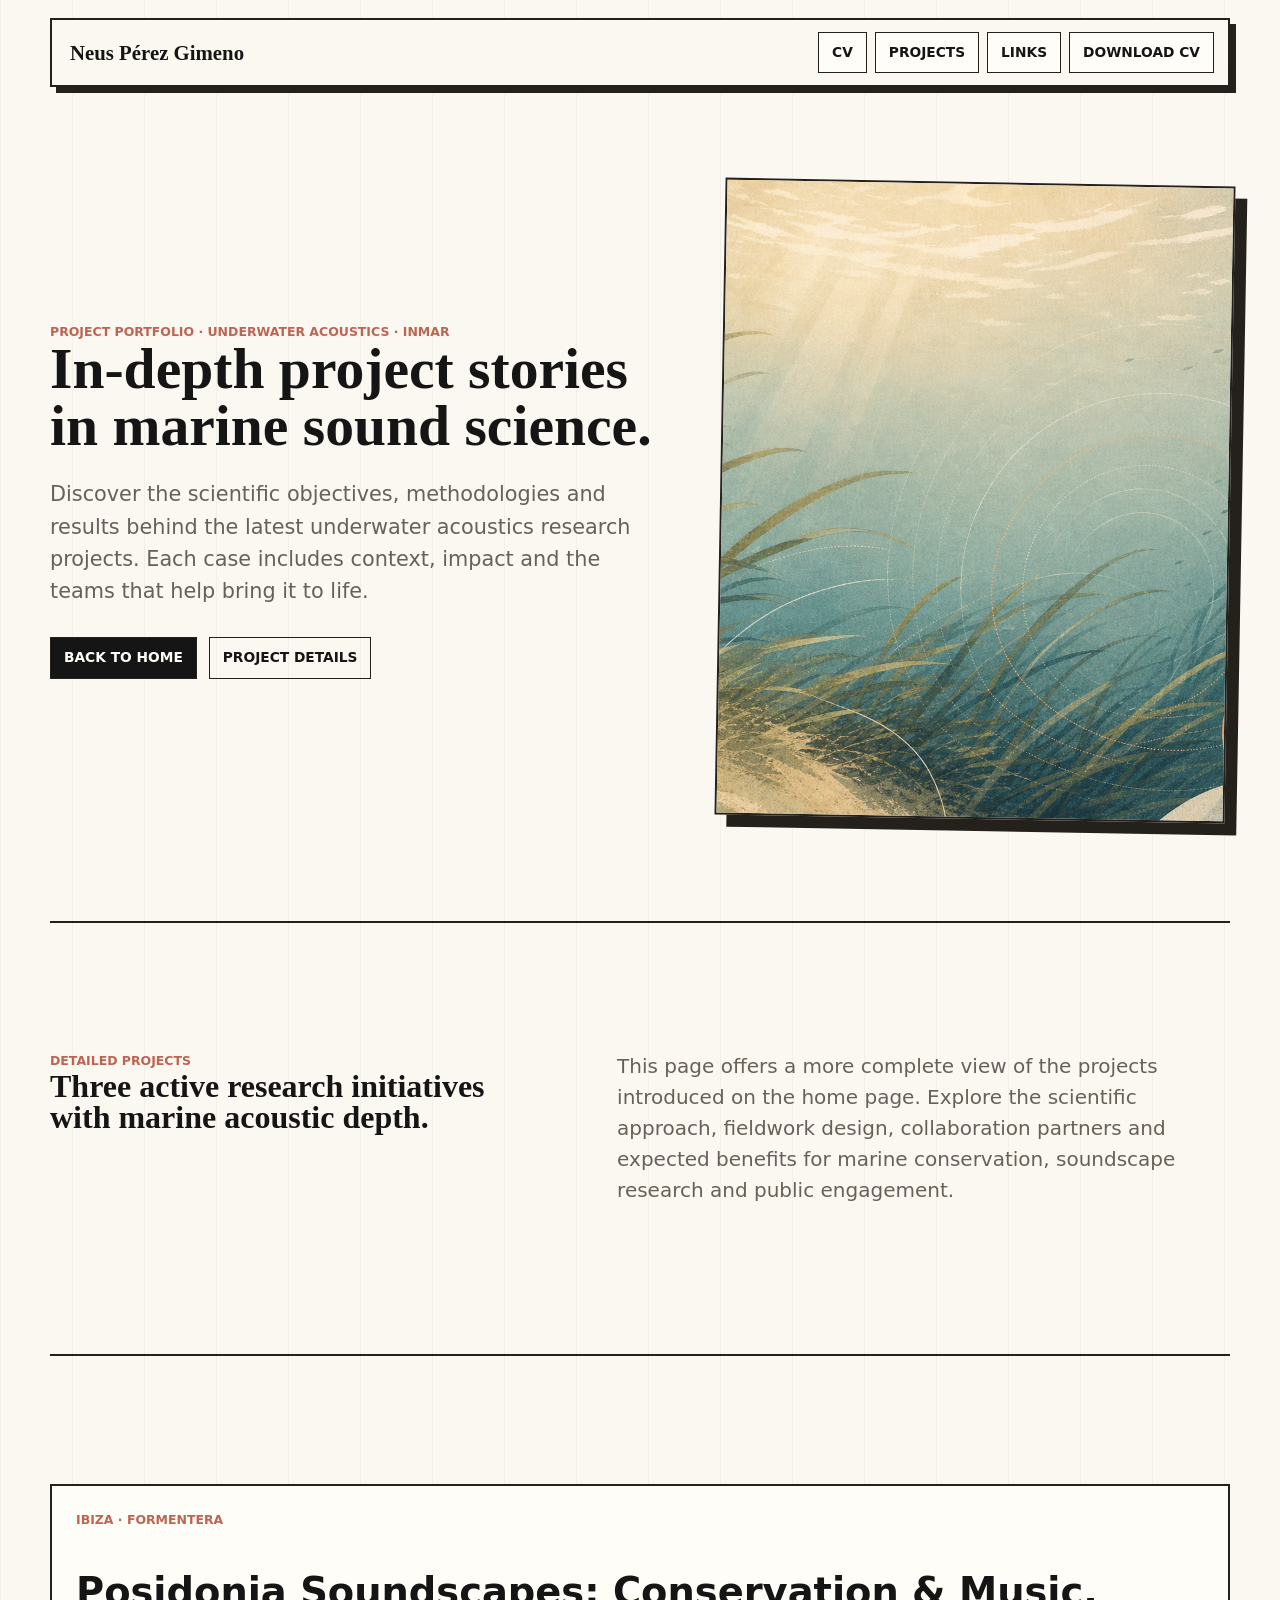
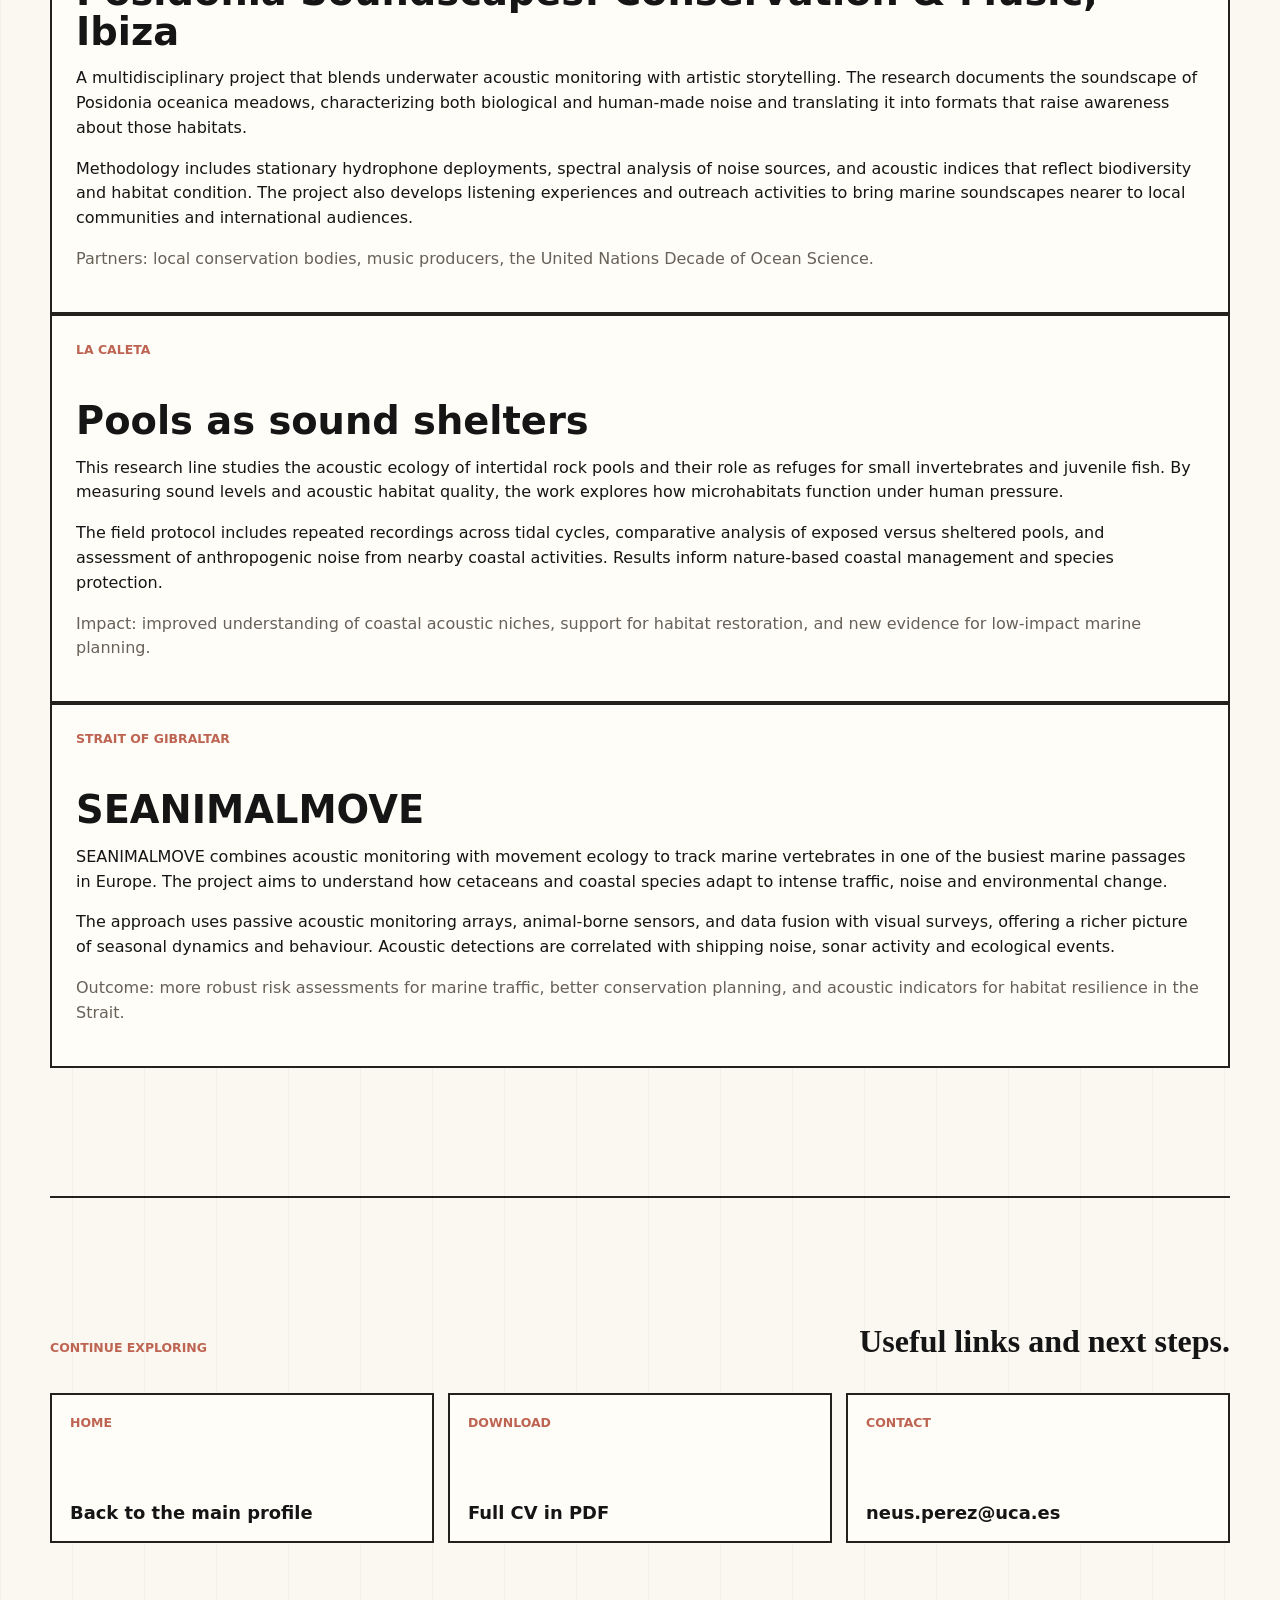
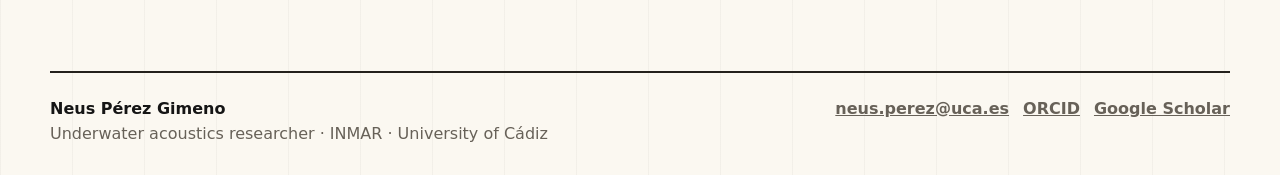
==== projects.html @ a1718f72 "Update index.html for English localization and add projects.html for detailed project descriptions" ====
<!doctype html>
<html lang="en">
  <head>
    <meta charset="utf-8">
    <meta name="viewport" content="width=device-width, initial-scale=1">
    <meta name="description" content="Detailed project page for the underwater acoustics research work of Neus Pérez Gimeno.">
    <title>Projects | Neus Pérez Gimeno</title>
    <link rel="stylesheet" href="styles.css">
  </head>
  <body>
    <header class="site-header">
      <a class="brand" href="index.html" aria-label="Go to home">Neus Pérez Gimeno</a>
      <nav class="nav" aria-label="Main navigation">
        <a href="index.html#cv">CV</a>
        <a href="projects.html">Projects</a>
        <a href="index.html#links">Links</a>
        <a href="assets/CV_Neus_Perez_Gimeno_2026.pdf">Download CV</a>
      </nav>
    </header>

    <main>
      <section class="hero">
        <div class="hero-copy">
          <p class="eyebrow">Project portfolio · Underwater acoustics · INMAR</p>
          <h1>In-depth project stories in marine sound science.</h1>
          <p class="lede">
            Discover the scientific objectives, methodologies and results behind the latest
            underwater acoustics research projects. Each case includes context, impact and
            the teams that help bring it to life.
          </p>
          <div class="hero-actions">
            <a class="button primary" href="index.html">Back to home</a>
            <a class="button ghost" href="#project-details">Project details</a>
          </div>
        </div>
        <figure class="hero-media">
          <img src="assets/hero-soundscape.png" alt="Illustration of marine sound monitoring equipment and seagrass habitat.">
        </figure>
      </section>

      <section id="project-details" class="section-grid">
        <div>
          <p class="section-kicker">Detailed projects</p>
          <h2>Three active research initiatives with marine acoustic depth.</h2>
        </div>
        <div class="measure">
          <p>
            This page offers a more complete view of the projects introduced on the home page.
            Explore the scientific approach, fieldwork design, collaboration partners and expected
            benefits for marine conservation, soundscape research and public engagement.
          </p>
        </div>
      </section>

      <section class="projects">
        <article class="project">
          <p class="project-label">Ibiza · Formentera</p>
          <h3>Posidonia Soundscapes: Conservation & Music, Ibiza</h3>
          <p>
            A multidisciplinary project that blends underwater acoustic monitoring with artistic
            storytelling. The research documents the soundscape of Posidonia oceanica meadows,
            characterizing both biological and human-made noise and translating it into formats
            that raise awareness about those habitats.
          </p>
          <p>
            Methodology includes stationary hydrophone deployments, spectral analysis of noise
            sources, and acoustic indices that reflect biodiversity and habitat condition.
            The project also develops listening experiences and outreach activities to bring
            marine soundscapes nearer to local communities and international audiences.
          </p>
          <p>
            Partners: local conservation bodies, music producers, the United Nations Decade of Ocean Science.
          </p>
        </article>

        <article class="project">
          <p class="project-label">La Caleta</p>
          <h3>Pools as sound shelters</h3>
          <p>
            This research line studies the acoustic ecology of intertidal rock pools and their role
            as refuges for small invertebrates and juvenile fish. By measuring sound levels and
            acoustic habitat quality, the work explores how microhabitats function under human pressure.
          </p>
          <p>
            The field protocol includes repeated recordings across tidal cycles, comparative analysis
            of exposed versus sheltered pools, and assessment of anthropogenic noise from nearby
            coastal activities. Results inform nature-based coastal management and species protection.
          </p>
          <p>
            Impact: improved understanding of coastal acoustic niches, support for habitat restoration,
            and new evidence for low-impact marine planning.
          </p>
        </article>

        <article class="project">
          <p class="project-label">Strait of Gibraltar</p>
          <h3>SEANIMALMOVE</h3>
          <p>
            SEANIMALMOVE combines acoustic monitoring with movement ecology to track marine vertebrates
            in one of the busiest marine passages in Europe. The project aims to understand how
            cetaceans and coastal species adapt to intense traffic, noise and environmental change.
          </p>
          <p>
            The approach uses passive acoustic monitoring arrays, animal-borne sensors, and data
            fusion with visual surveys, offering a richer picture of seasonal dynamics and behaviour.
            Acoustic detections are correlated with shipping noise, sonar activity and ecological events.
          </p>
          <p>
            Outcome: more robust risk assessments for marine traffic, better conservation planning,
            and acoustic indicators for habitat resilience in the Strait.
          </p>
        </article>
      </section>

      <section class="links-section">
        <div class="section-heading">
          <p class="section-kicker">Continue exploring</p>
          <h2>Useful links and next steps.</h2>
        </div>
        <div class="links-grid">
          <a class="link-card" href="index.html#cv">
            <span>Home</span>
            <strong>Back to the main profile</strong>
          </a>
          <a class="link-card" href="assets/CV_Neus_Perez_Gimeno_2026.pdf">
            <span>Download</span>
            <strong>Full CV in PDF</strong>
          </a>
          <a class="link-card" href="mailto:neus.perez@uca.es">
            <span>Contact</span>
            <strong>neus.perez@uca.es</strong>
          </a>
        </div>
      </section>
    </main>

    <footer class="footer">
      <div>
        <strong>Neus Pérez Gimeno</strong>
        <p>Underwater acoustics researcher · INMAR · University of Cádiz</p>
      </div>
      <div class="footer-links">
        <a href="mailto:neus.perez@uca.es">neus.perez@uca.es</a>
        <a href="https://orcid.org/0000-0003-1914-7128" target="_blank" rel="noreferrer">ORCID</a>
        <a href="https://scholar.google.com/citations?user=1qon7oAAAAAJ&hl=es&oi=ao" target="_blank" rel="noreferrer">Google Scholar</a>
      </div>
    </footer>
  </body>
</html>
---- styles.css ----
:root {
  --ink: #151515;
  --muted: #676158;
  --paper: #fbf8f1;
  --paper-strong: #fffdf8;
  --line: #24211d;
  --sea: #274e4a;
  --blue: #315c76;
  --coral: #be6452;
  --moss: #76846b;
  --shadow: rgba(21, 21, 21, 0.08);
  --max: 1180px;
}

* {
  box-sizing: border-box;
}

html {
  scroll-behavior: smooth;
}

body {
  margin: 0;
  color: var(--ink);
  background:
    linear-gradient(90deg, rgba(21, 21, 21, 0.035) 1px, transparent 1px) 0 0 / 72px 72px,
    var(--paper);
  font-family: Inter, ui-sans-serif, system-ui, -apple-system, BlinkMacSystemFont, "Segoe UI", sans-serif;
  line-height: 1.55;
}

a {
  color: inherit;
}

.site-header {
  position: sticky;
  top: 0;
  z-index: 10;
  display: flex;
  align-items: center;
  justify-content: space-between;
  gap: 24px;
  width: min(100% - 32px, var(--max));
  margin: 18px auto 0;
  padding: 12px 14px 12px 18px;
  border: 2px solid var(--line);
  background: rgba(251, 248, 241, 0.9);
  box-shadow: 6px 6px 0 var(--line);
  backdrop-filter: blur(14px);
}

.brand {
  font-family: Georgia, "Times New Roman", serif;
  font-size: clamp(1.05rem, 2vw, 1.3rem);
  font-weight: 700;
  text-decoration: none;
}

.nav {
  display: flex;
  flex-wrap: wrap;
  justify-content: flex-end;
  gap: 8px;
}

.nav a,
.button {
  min-height: 40px;
  display: inline-flex;
  align-items: center;
  justify-content: center;
  padding: 9px 13px;
  border: 1.5px solid var(--line);
  background: var(--paper-strong);
  font-size: 0.86rem;
  font-weight: 800;
  text-decoration: none;
  text-transform: uppercase;
}

.nav a:hover,
.button:hover,
.link-card:hover {
  transform: translate(-2px, -2px);
  box-shadow: 4px 4px 0 var(--line);
}

.hero {
  width: min(100% - 32px, var(--max));
  min-height: calc(100vh - 100px);
  margin: 34px auto 0;
  display: grid;
  grid-template-columns: minmax(0, 0.95fr) minmax(320px, 0.8fr);
  align-items: center;
  gap: clamp(28px, 5vw, 72px);
  padding-bottom: 42px;
}

.eyebrow,
.section-kicker,
.project-label,
.link-card span {
  margin: 0;
  color: var(--coral);
  font-size: 0.78rem;
  font-weight: 900;
  letter-spacing: 0;
  text-transform: uppercase;
}

h1,
h2,
h3,
p {
  margin-top: 0;
}

h1,
h2 {
  font-family: Georgia, "Times New Roman", serif;
  font-weight: 700;
  line-height: 0.98;
}

h1 {
  max-width: 760px;
  margin-bottom: 24px;
  font-size: clamp(2rem, 4.5vw, 4.35rem);
}

h2 {
  margin-bottom: 18px;
  font-size: clamp(1.25rem, 2.5vw, 2.9rem);
}

h3 {
  margin-bottom: 14px;
  font-size: clamp(0.65rem, 1vw, 0.85rem);
  line-height: 1.05;
}

.lede {
  max-width: 680px;
  color: var(--muted);
  font-size: clamp(1.05rem, 1.8vw, 1.3rem);
}

.hero-actions {
  display: flex;
  flex-wrap: wrap;
  gap: 12px;
  margin-top: 30px;
}

.button.primary {
  background: var(--ink);
  color: var(--paper-strong);
}

.button.ghost {
  background: transparent;
}

.hero-media {
  margin: 0;
  border: 2px solid var(--line);
  background: var(--paper-strong);
  box-shadow: 12px 12px 0 var(--line);
  transform: rotate(1deg);
}

.hero-media img {
  display: block;
  width: 100%;
  aspect-ratio: 4 / 5;
  object-fit: cover;
}

.section-grid,
.cv-section,
.projects,
.links-section {
  width: min(100% - 32px, var(--max));
  margin: 0 auto;
  padding: clamp(72px, 10vw, 130px) 0;
  border-top: 2px solid var(--line);
}

.section-grid {
  display: grid;
  grid-template-columns: 0.8fr 1fr;
  gap: clamp(28px, 6vw, 80px);
}

.measure {
  color: var(--muted);
  font-size: clamp(1.05rem, 1.7vw, 1.25rem);
}

.section-heading {
  display: flex;
  align-items: end;
  justify-content: space-between;
  gap: 24px;
  margin-bottom: 36px;
}

.section-heading h2 {
  max-width: 790px;
  margin-bottom: 0;
}

.section-heading.compact {
  display: block;
}

.text-link {
  flex: 0 0 auto;
  font-weight: 900;
  text-decoration-thickness: 2px;
  text-underline-offset: 5px;
}

.cv-grid {
  display: grid;
  grid-template-columns: repeat(2, minmax(0, 1fr));
  gap: 18px;
}

.cv-card,
.project,
.link-card {
  border: 2px solid var(--line);
  background: var(--paper-strong);
}

.cv-card {
  min-height: 340px;
  padding: 24px;
}

.cv-card.wide {
  grid-column: 1 / -1;
  min-height: 0;
}

.number {
  display: inline-block;
  margin-bottom: 42px;
  font-family: Georgia, "Times New Roman", serif;
  font-size: 3.4rem;
  font-weight: 700;
  line-height: 0.8;
}

ul {
  margin: 0;
  padding-left: 18px;
}

li + li {
  margin-top: 10px;
}

.project-list {
  display: grid;
  grid-template-columns: repeat(3, minmax(0, 1fr));
  gap: 18px;
}

.project {
  min-height: 360px;
  display: flex;
  flex-direction: column;
  justify-content: space-between;
  padding: 24px;
}

.project h3 {
  margin-top: 42px;
  font-size: clamp(2rem, 3vw, 3rem);
}

.project p:last-child {
  color: var(--muted);
}

.links-grid {
  display: grid;
  grid-template-columns: repeat(3, minmax(0, 1fr));
  gap: 14px;
}

.link-card {
  min-height: 150px;
  display: flex;
  flex-direction: column;
  justify-content: space-between;
  padding: 18px;
  text-decoration: none;
  transition: transform 160ms ease, box-shadow 160ms ease;
}

.link-card strong {
  font-size: 1.12rem;
  line-height: 1.18;
}

.footer {
  width: min(100% - 32px, var(--max));
  margin: 0 auto 28px;
  padding: 24px 0 0;
  border-top: 2px solid var(--line);
  display: flex;
  align-items: start;
  justify-content: space-between;
  gap: 22px;
  color: var(--muted);
}

.footer strong {
  color: var(--ink);
}

.footer p {
  margin-bottom: 0;
}

.footer-links {
  display: flex;
  flex-wrap: wrap;
  justify-content: flex-end;
  gap: 14px;
  font-weight: 800;
}

@media (max-width: 860px) {
  .site-header {
    position: static;
    align-items: flex-start;
    flex-direction: column;
    box-shadow: 5px 5px 0 var(--line);
  }

  .nav {
    justify-content: flex-start;
  }

  .hero,
  .section-grid,
  .project-list,
  .links-grid {
    grid-template-columns: 1fr;
  }

  .hero {
    min-height: auto;
  }

  .hero-media img {
    aspect-ratio: 16 / 11;
  }

  .section-heading,
  .footer {
    align-items: flex-start;
    flex-direction: column;
  }

  .cv-grid {
    grid-template-columns: 1fr;
  }
}

@media (max-width: 520px) {
  body {
    background-size: 52px 52px;
  }

  .site-header,
  .hero,
  .section-grid,
  .cv-section,
  .projects,
  .links-section,
  .footer {
    width: min(100% - 22px, var(--max));
  }

  h1 {
    font-size: clamp(3.1rem, 18vw, 4.5rem);
  }

  .nav a,
  .button {
    width: 100%;
  }

  .hero-actions,
  .nav {
    width: 100%;
  }

  .cv-card,
  .project {
    min-height: auto;
  }
}
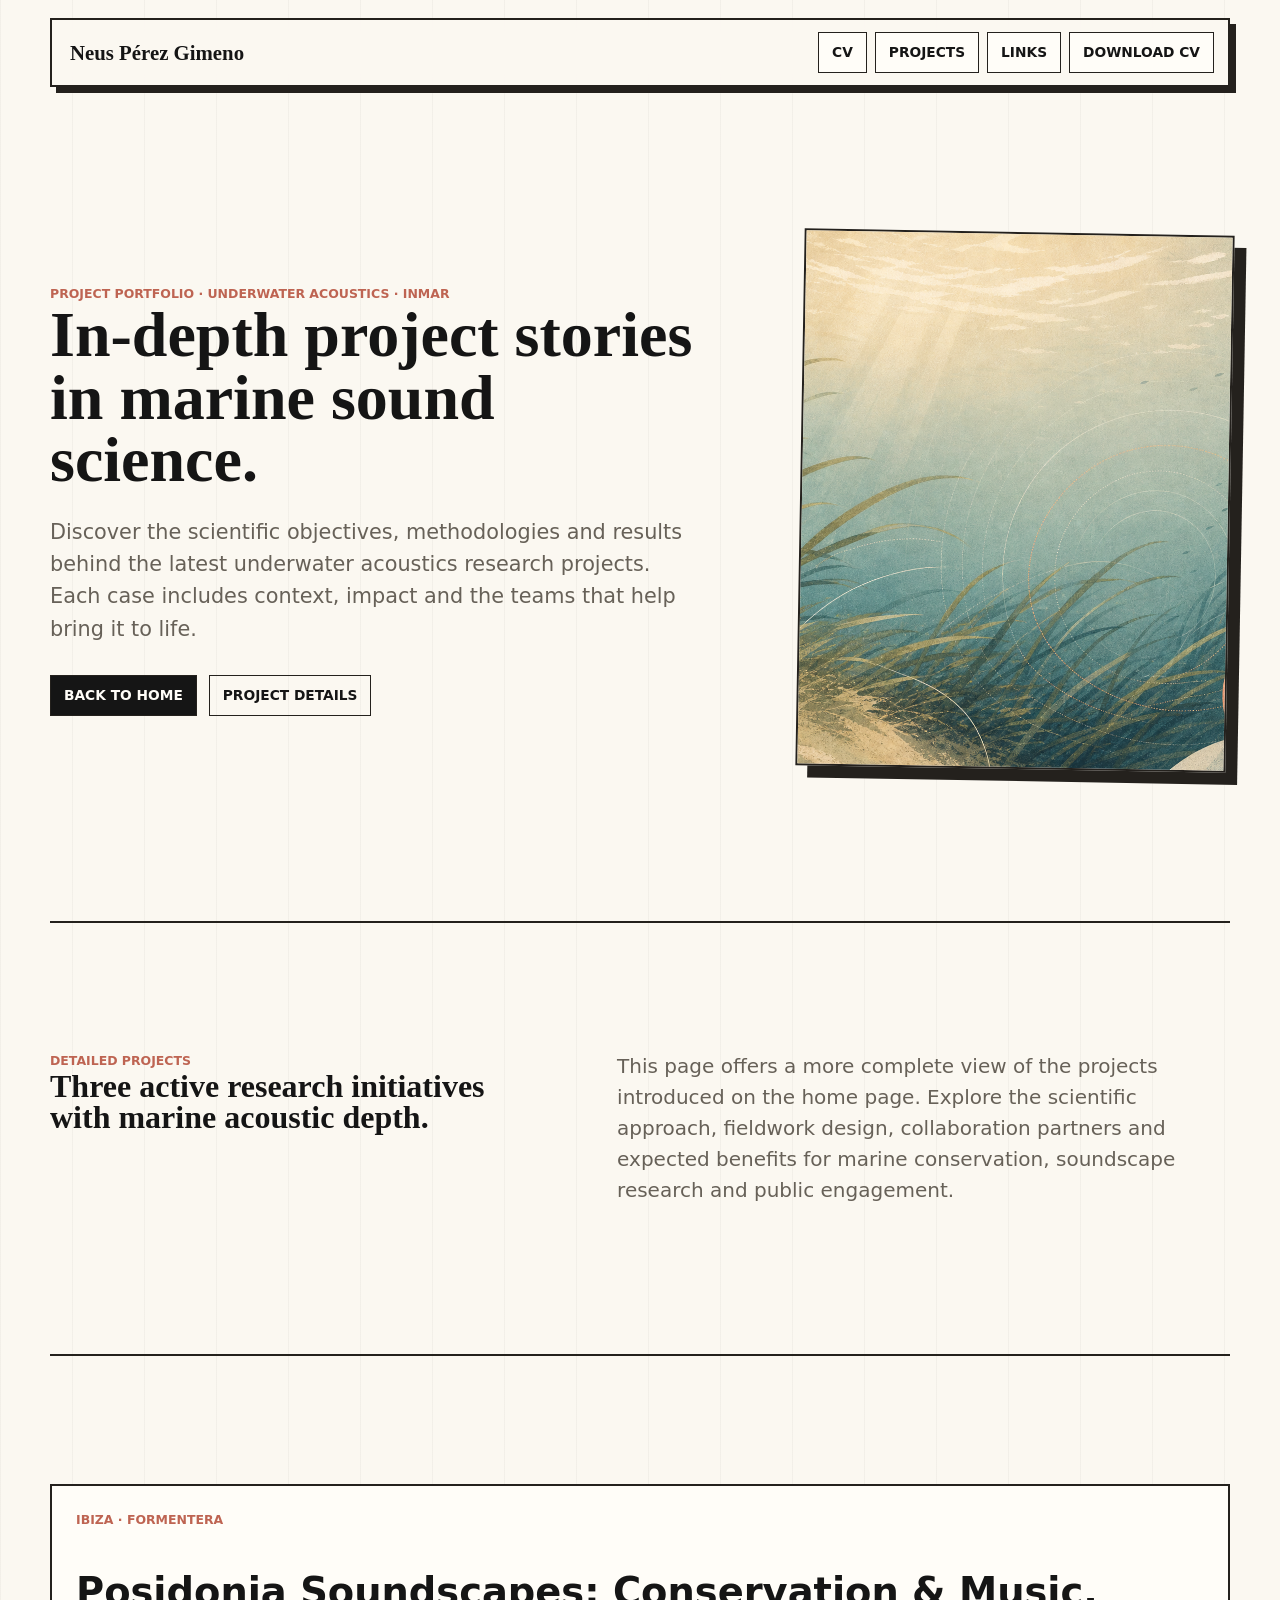
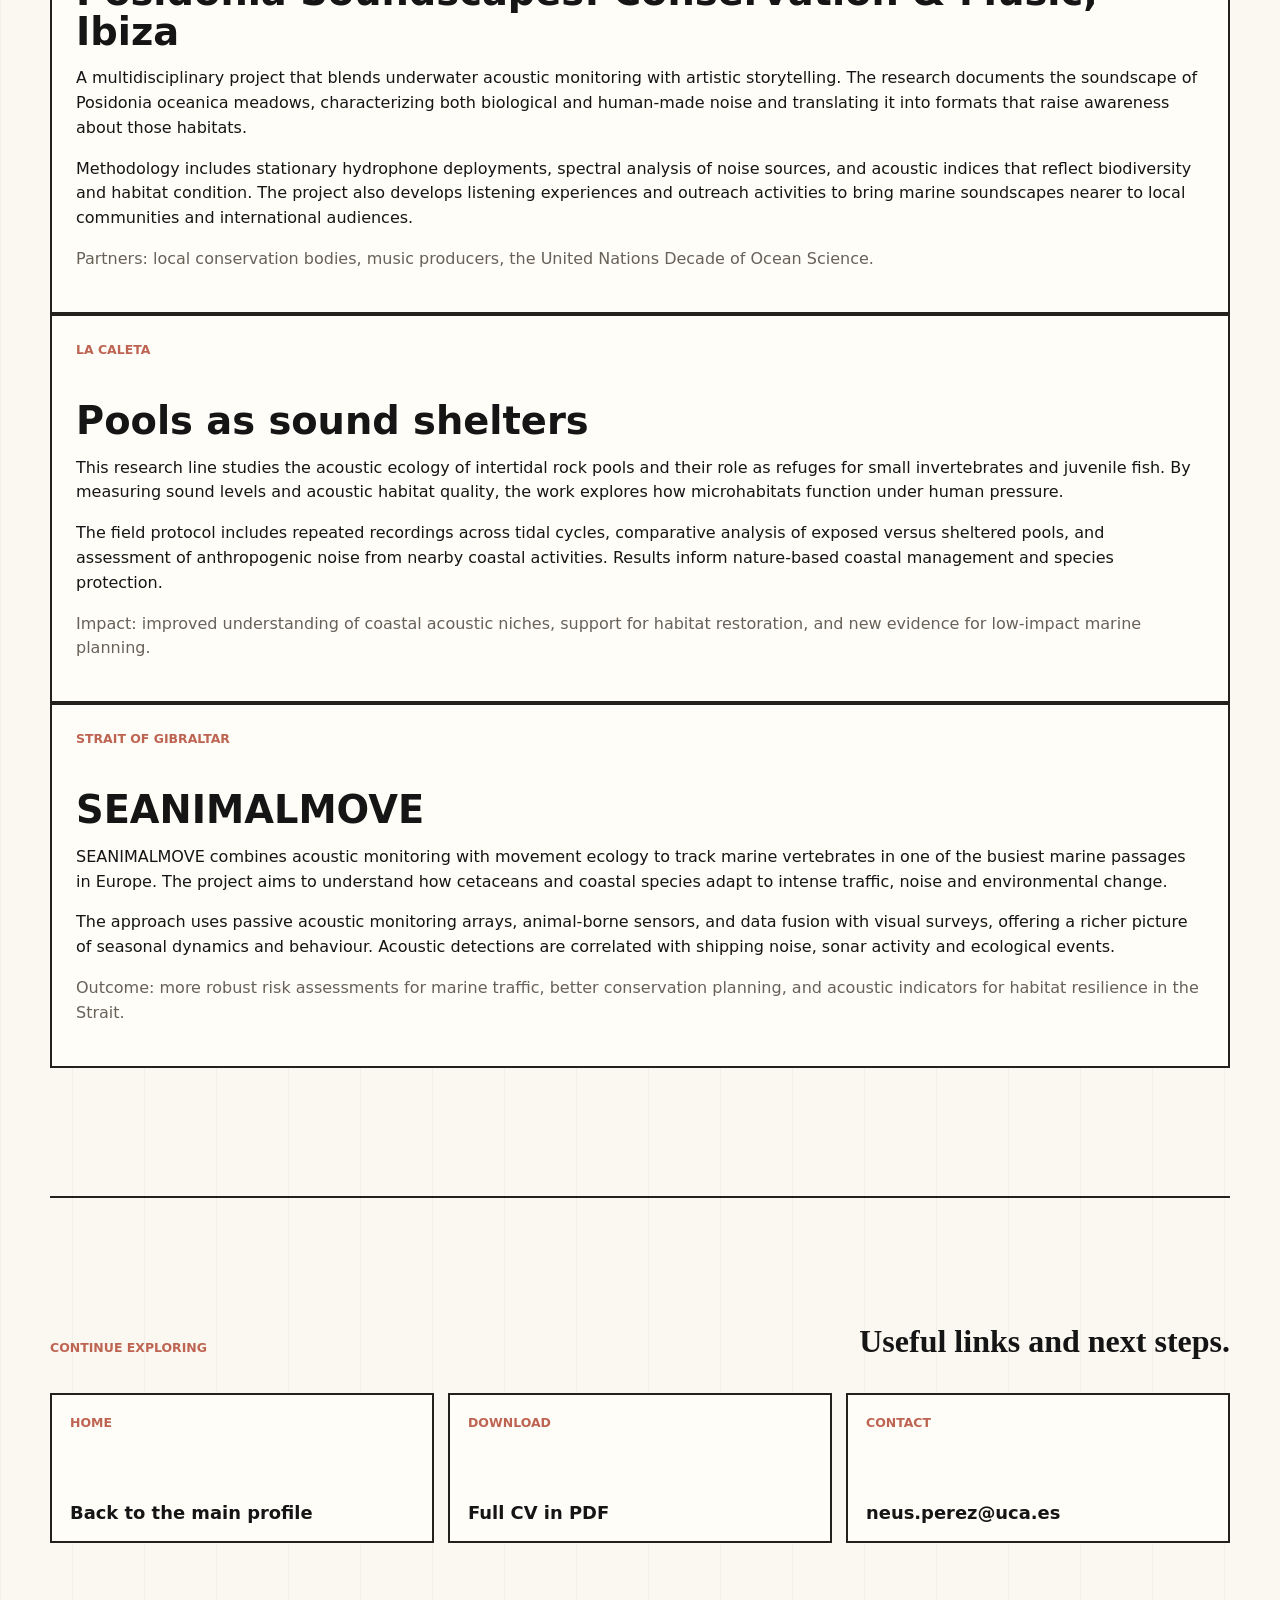
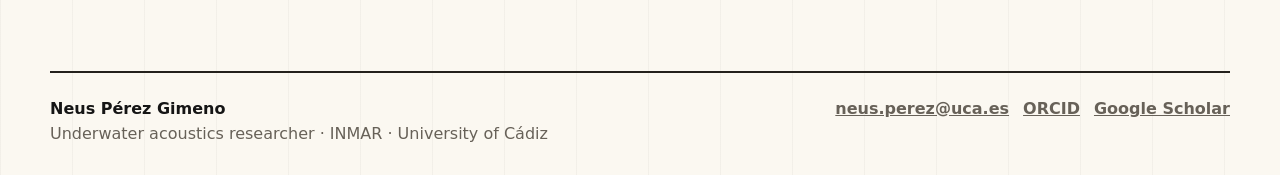
==== commit d587e302: "Update styles and links for improved layout and responsiveness" ====
--- a/projects.html
+++ b/projects.html
@@ -5,7 +5,7 @@
     <meta name="viewport" content="width=device-width, initial-scale=1">
     <meta name="description" content="Detailed project page for the underwater acoustics research work of Neus Pérez Gimeno.">
     <title>Projects | Neus Pérez Gimeno</title>
-    <link rel="stylesheet" href="styles.css">
+    <link rel="stylesheet" href="styles.css?v=20260616-hero">
   </head>
   <body>
     <header class="site-header">
--- a/styles.css
+++ b/styles.css
@@ -92,7 +92,7 @@
   min-height: calc(100vh - 100px);
   margin: 34px auto 0;
   display: grid;
-  grid-template-columns: minmax(0, 0.95fr) minmax(320px, 0.8fr);
+  grid-template-columns: minmax(0, 1fr) minmax(280px, 0.72fr);
   align-items: center;
   gap: clamp(28px, 5vw, 72px);
   padding-bottom: 42px;
@@ -125,9 +125,9 @@
 }
 
 h1 {
-  max-width: 760px;
+  max-width: 700px;
   margin-bottom: 24px;
-  font-size: clamp(2rem, 4.5vw, 4.35rem);
+  font-size: clamp(2.7rem, 5vw, 5.4rem);
 }
 
 h2 {
@@ -137,7 +137,7 @@
 
 h3 {
   margin-bottom: 14px;
-  font-size: clamp(0.65rem, 1vw, 0.85rem);
+  font-size: clamp(1.3rem, 2vw, 1.7rem);
   line-height: 1.05;
 }
 
@@ -169,6 +169,8 @@
   background: var(--paper-strong);
   box-shadow: 12px 12px 0 var(--line);
   transform: rotate(1deg);
+  justify-self: end;
+  width: min(100%, 430px);
 }
 
 .hero-media img {
@@ -357,10 +359,16 @@
 
   .hero {
     min-height: auto;
+    gap: 28px;
   }
 
   .hero-media img {
     aspect-ratio: 16 / 11;
+  }
+
+  .hero-media {
+    justify-self: stretch;
+    width: 100%;
   }
 
   .section-heading,
@@ -390,7 +398,7 @@
   }
 
   h1 {
-    font-size: clamp(3.1rem, 18vw, 4.5rem);
+    font-size: clamp(2.55rem, 13vw, 3.65rem);
   }
 
   .nav a,
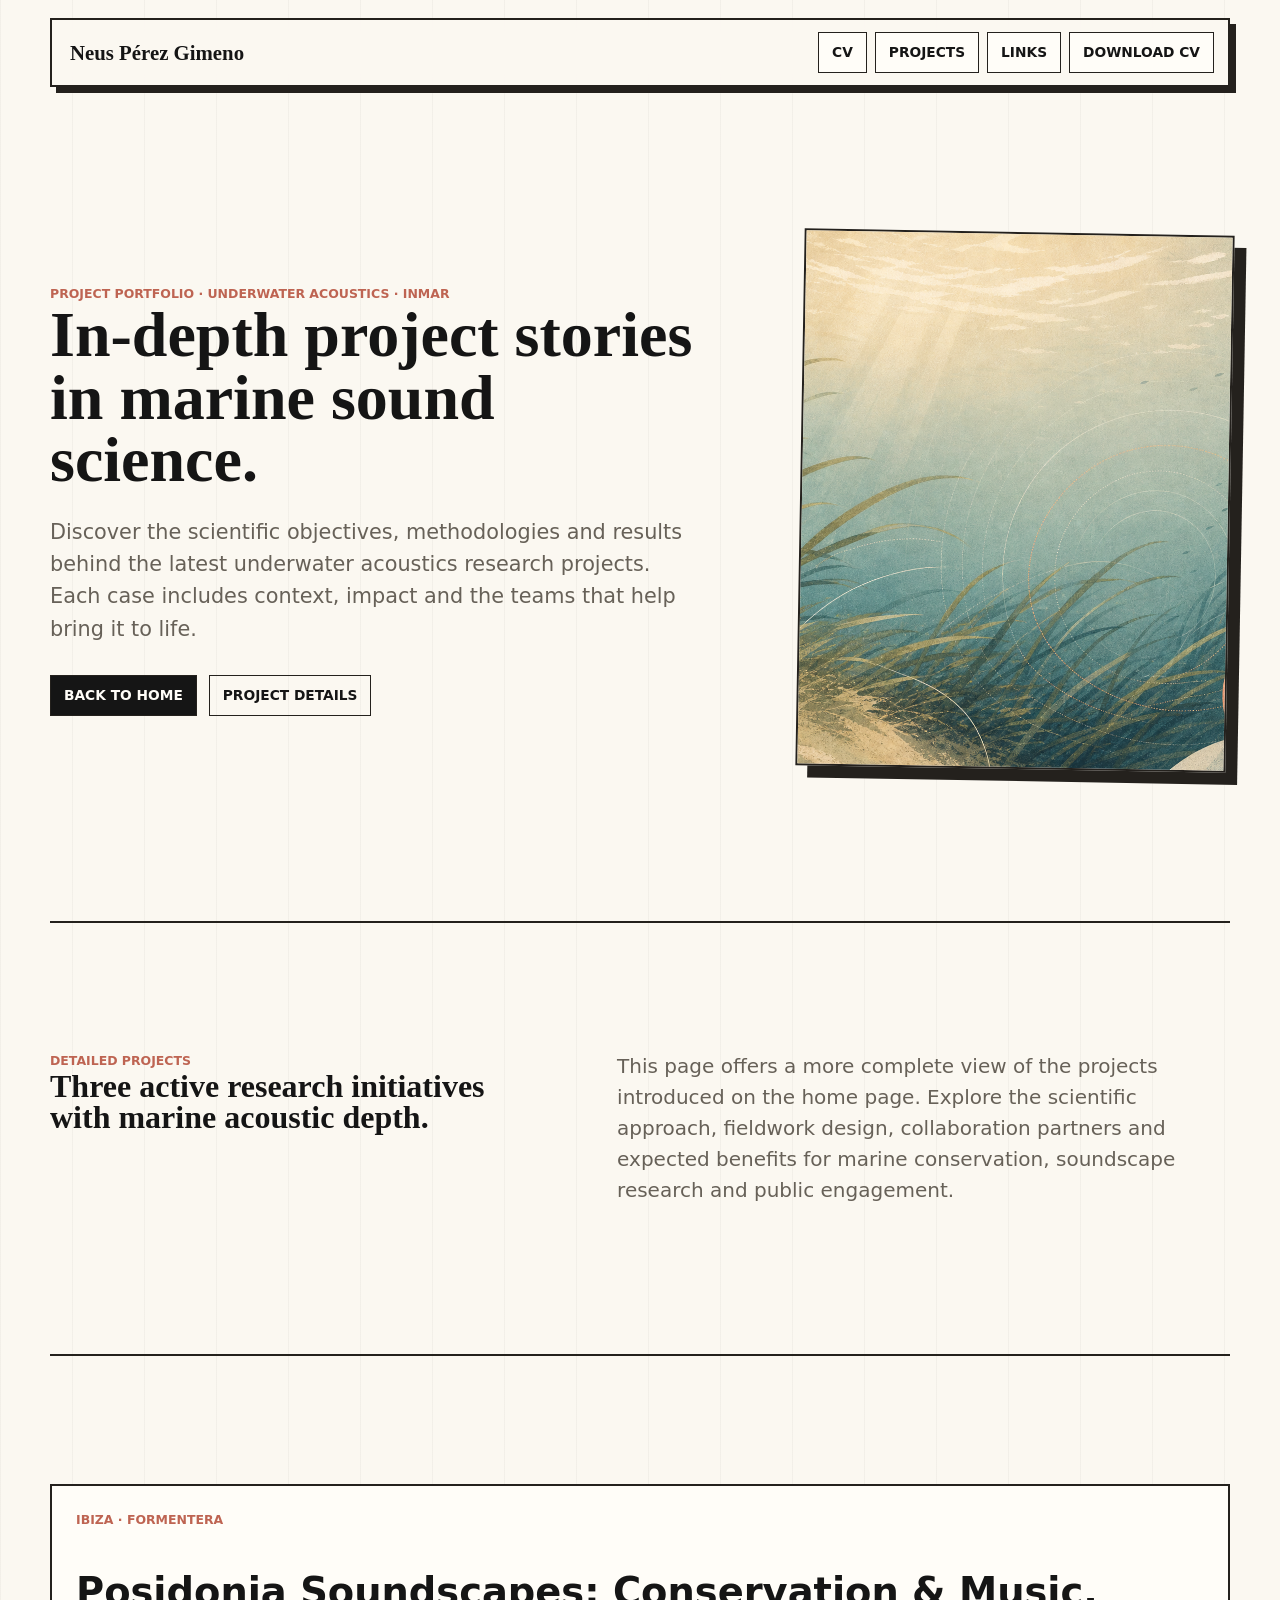
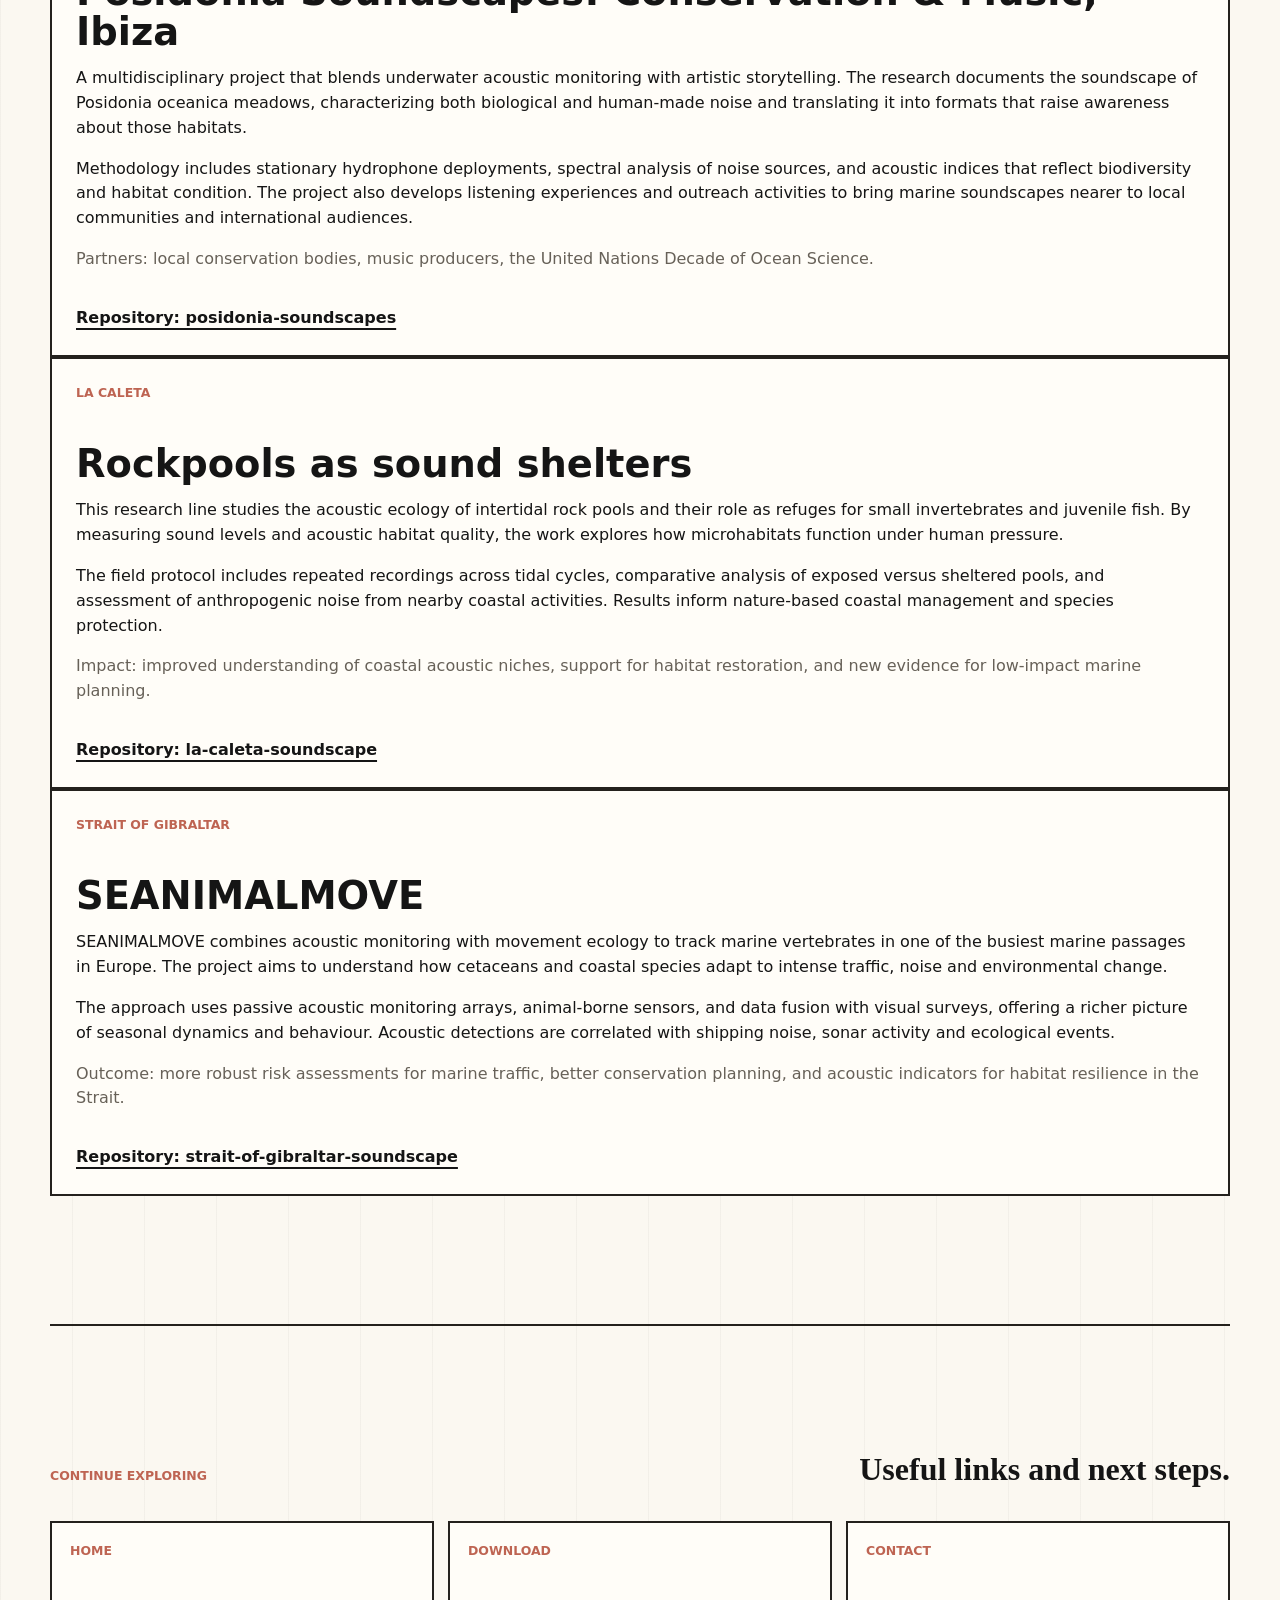
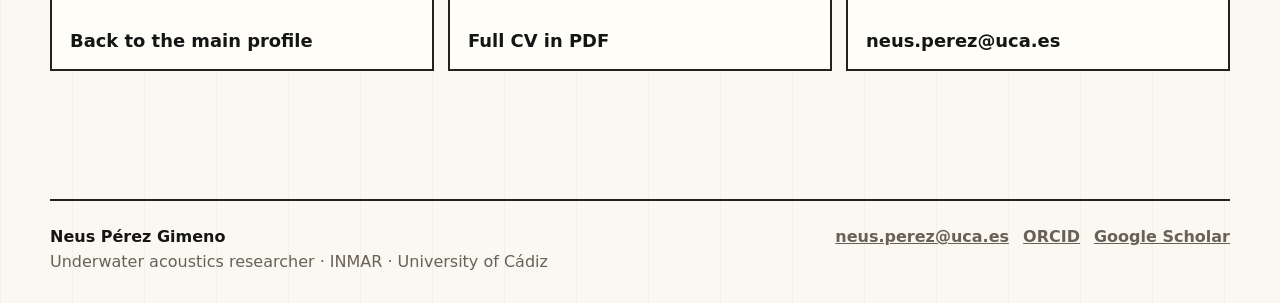
==== commit 1c26e2af: "Link projects to their repositories" ====
--- a/projects.html
+++ b/projects.html
@@ -71,11 +71,14 @@
           <p>
             Partners: local conservation bodies, music producers, the United Nations Decade of Ocean Science.
           </p>
+          <div class="project-links">
+            <a class="text-link" href="https://github.com/neuspergim/posidonia-soundscapes">Repository: posidonia-soundscapes</a>
+          </div>
         </article>
 
         <article class="project">
           <p class="project-label">La Caleta</p>
-          <h3>Pools as sound shelters</h3>
+          <h3>Rockpools as sound shelters</h3>
           <p>
             This research line studies the acoustic ecology of intertidal rock pools and their role
             as refuges for small invertebrates and juvenile fish. By measuring sound levels and
@@ -90,6 +93,9 @@
             Impact: improved understanding of coastal acoustic niches, support for habitat restoration,
             and new evidence for low-impact marine planning.
           </p>
+          <div class="project-links">
+            <a class="text-link" href="https://github.com/neuspergim/la-caleta-soundscape">Repository: la-caleta-soundscape</a>
+          </div>
         </article>
 
         <article class="project">
@@ -109,6 +115,9 @@
             Outcome: more robust risk assessments for marine traffic, better conservation planning,
             and acoustic indicators for habitat resilience in the Strait.
           </p>
+          <div class="project-links">
+            <a class="text-link" href="https://github.com/neuspergim/strait-of-gibraltar-soundscape">Repository: strait-of-gibraltar-soundscape</a>
+          </div>
         </article>
       </section>
 
--- a/styles.css
+++ b/styles.css
@@ -285,8 +285,19 @@
   font-size: clamp(2rem, 3vw, 3rem);
 }
 
-.project p:last-child {
+.project > p:last-of-type {
   color: var(--muted);
+}
+
+.project-links {
+  display: flex;
+  flex-wrap: wrap;
+  gap: 10px 18px;
+  margin-top: 18px;
+}
+
+.project-links .text-link {
+  overflow-wrap: anywhere;
 }
 
 .links-grid {
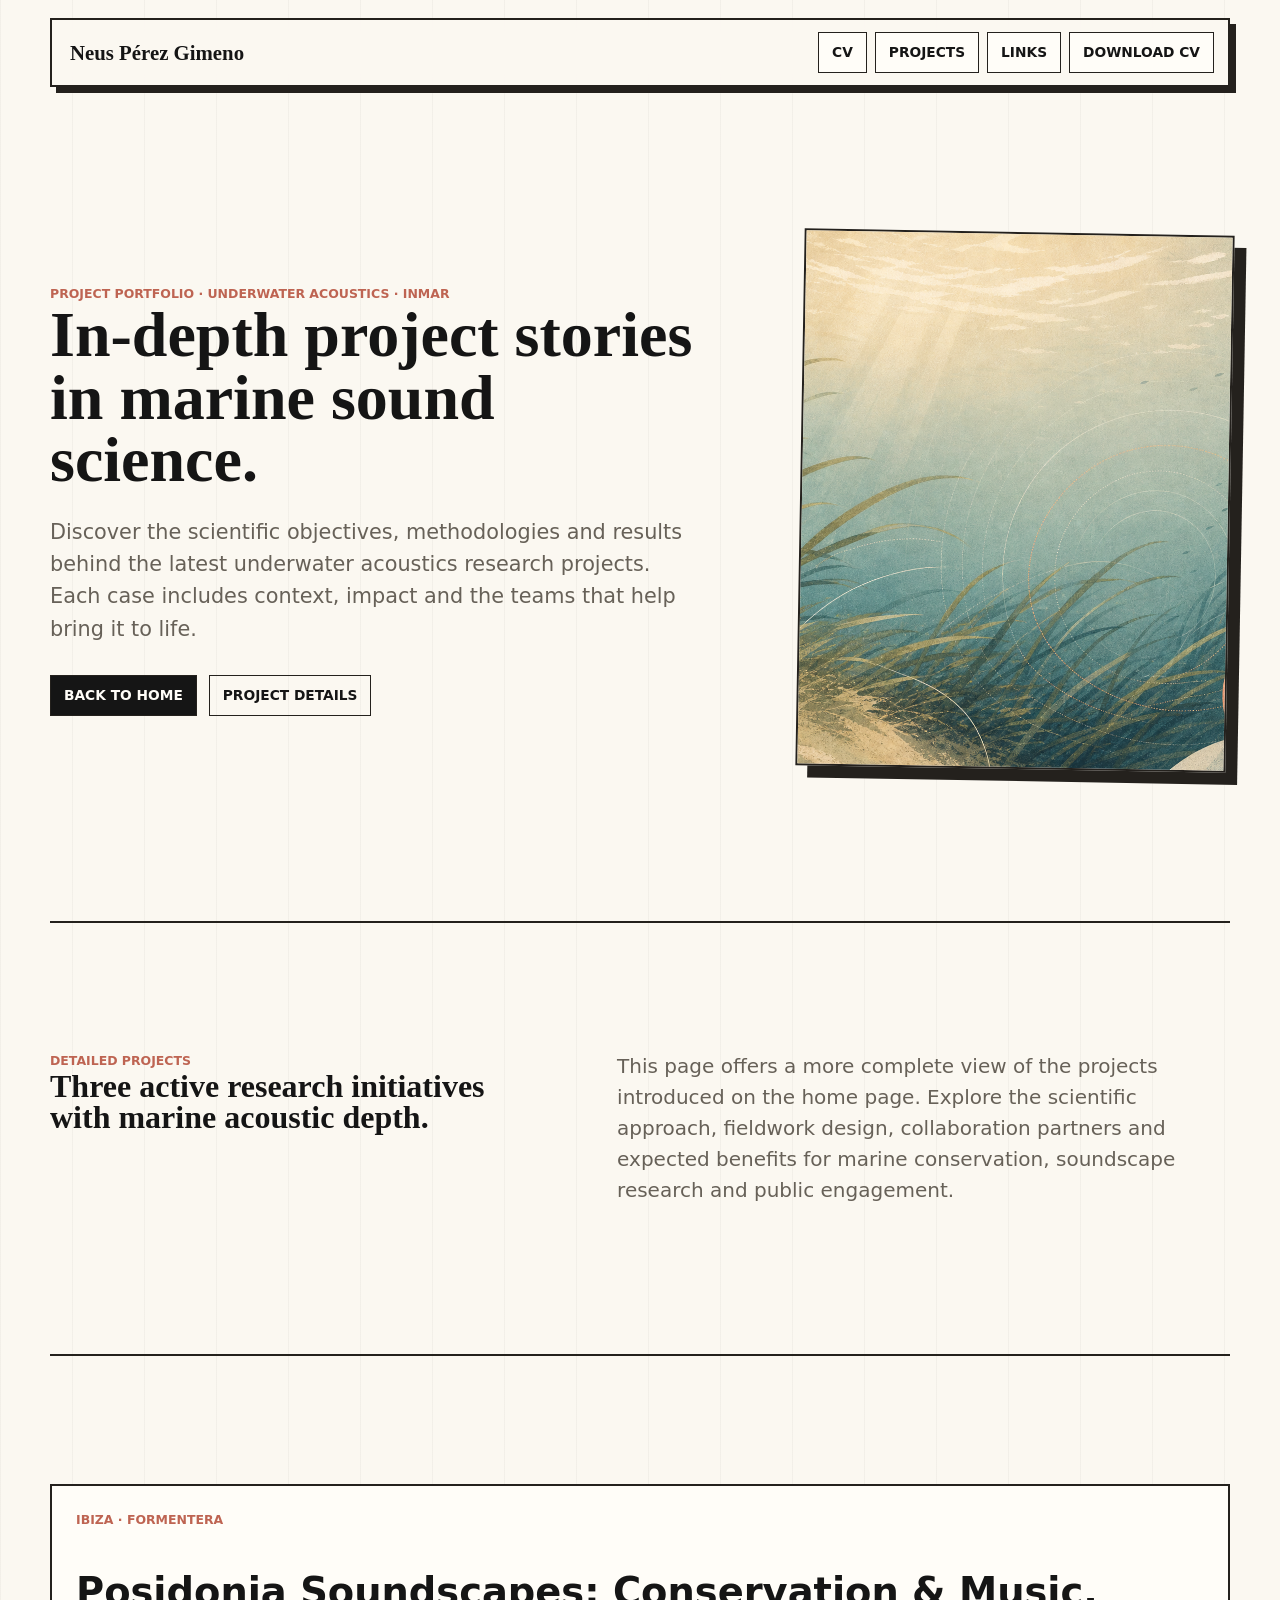
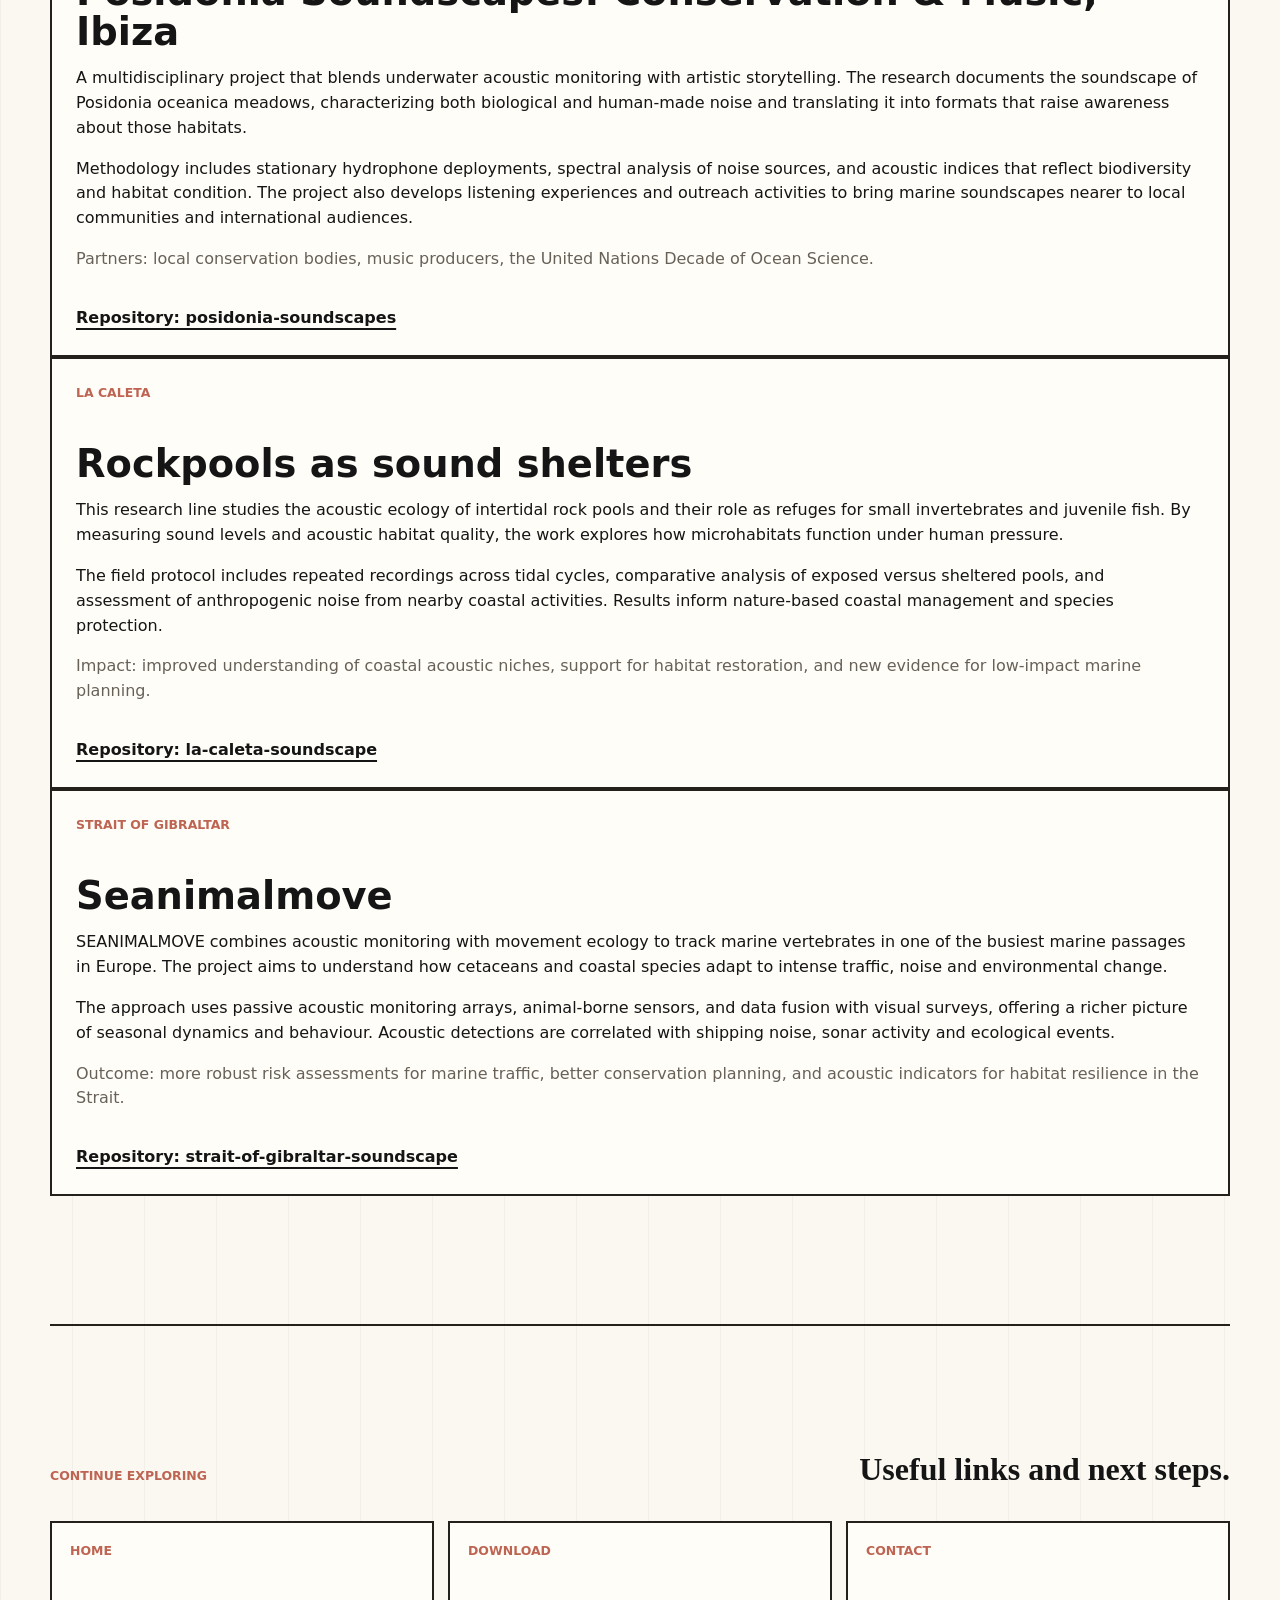
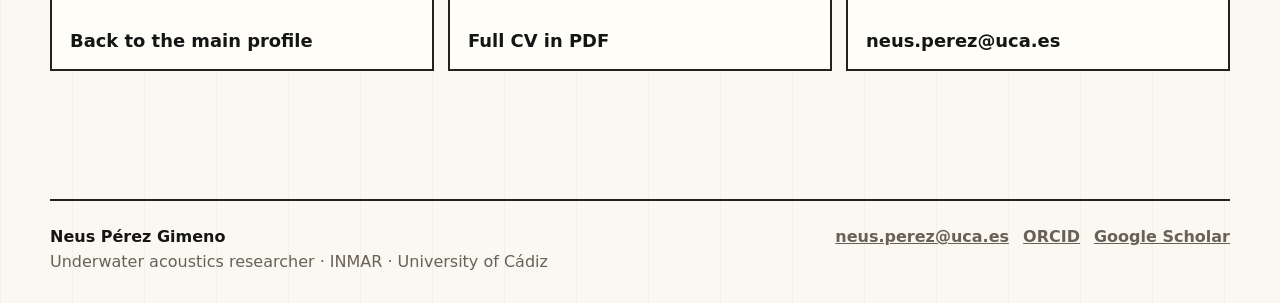
==== commit ba0a543c: "Adjust Seanimalmove project heading" ====
--- a/projects.html
+++ b/projects.html
@@ -100,7 +100,7 @@
 
         <article class="project">
           <p class="project-label">Strait of Gibraltar</p>
-          <h3>SEANIMALMOVE</h3>
+          <h3>Seanimalmove</h3>
           <p>
             SEANIMALMOVE combines acoustic monitoring with movement ecology to track marine vertebrates
             in one of the busiest marine passages in Europe. The project aims to understand how
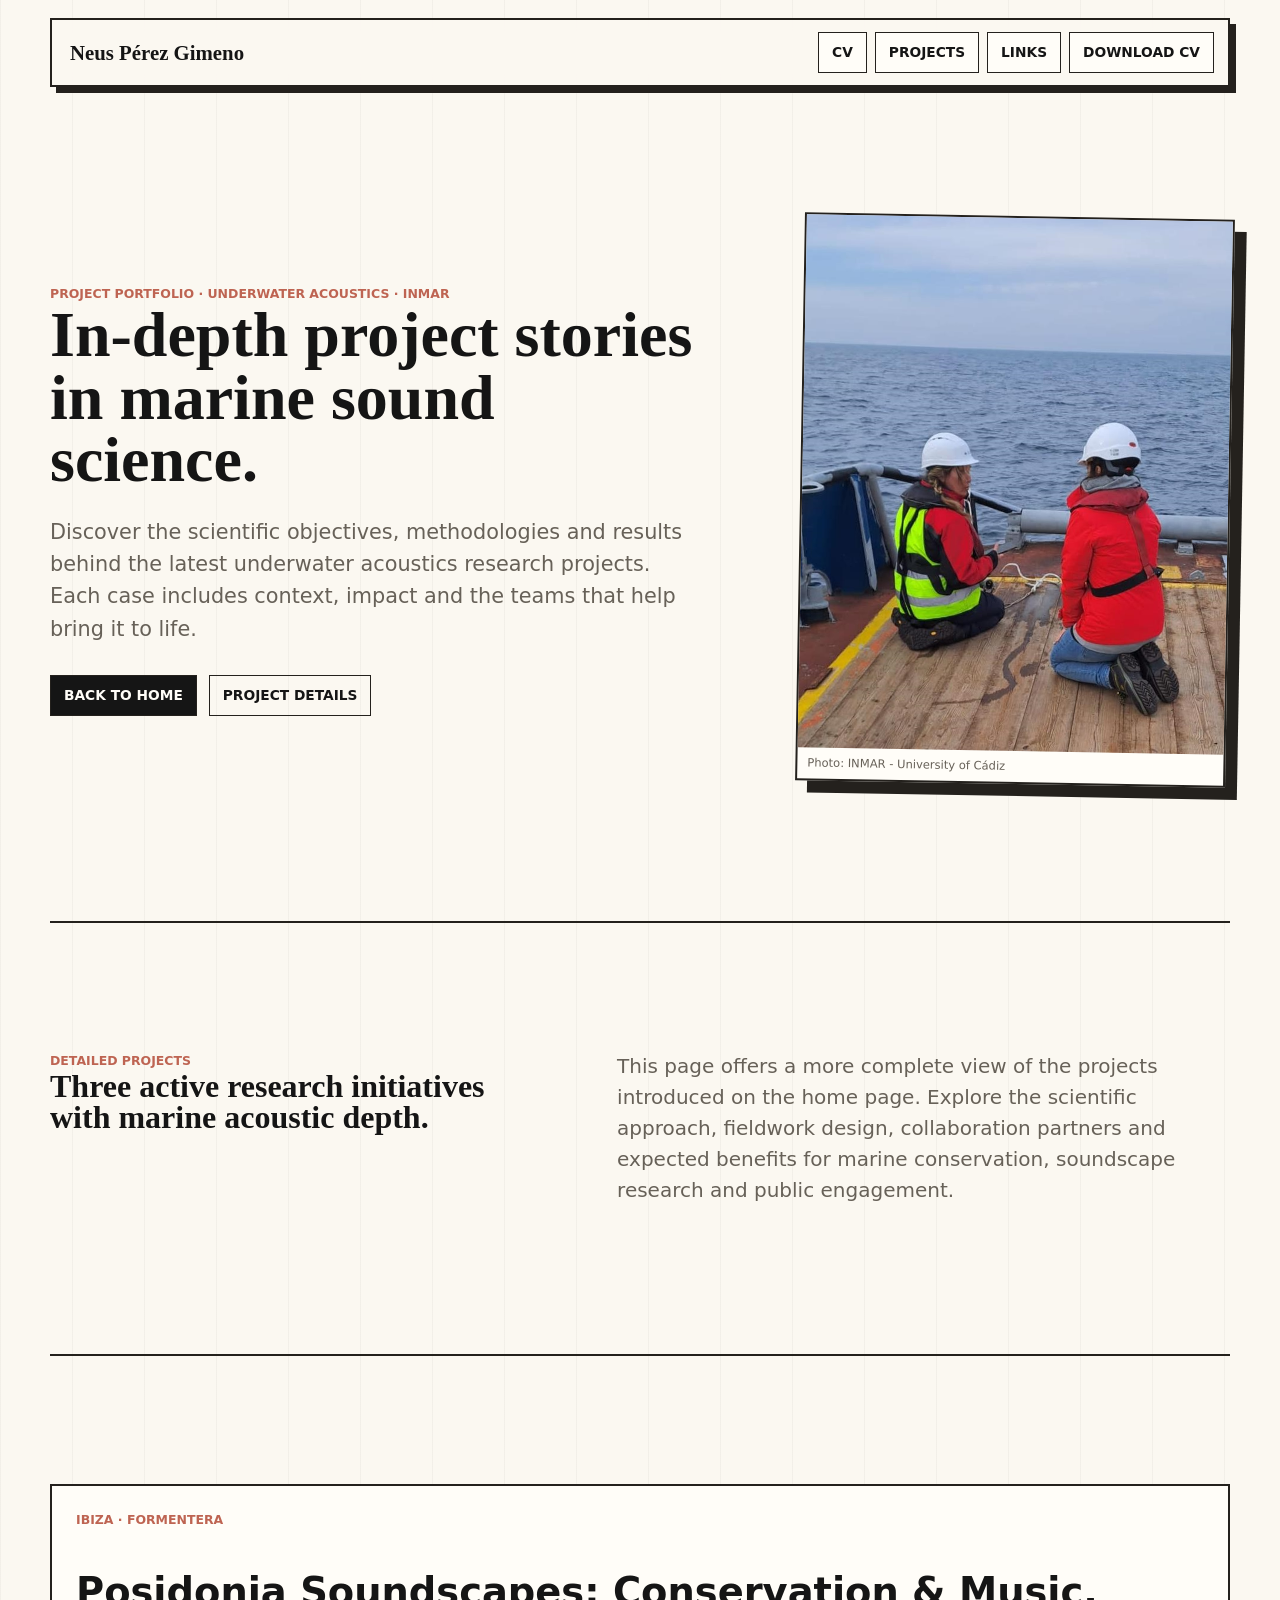
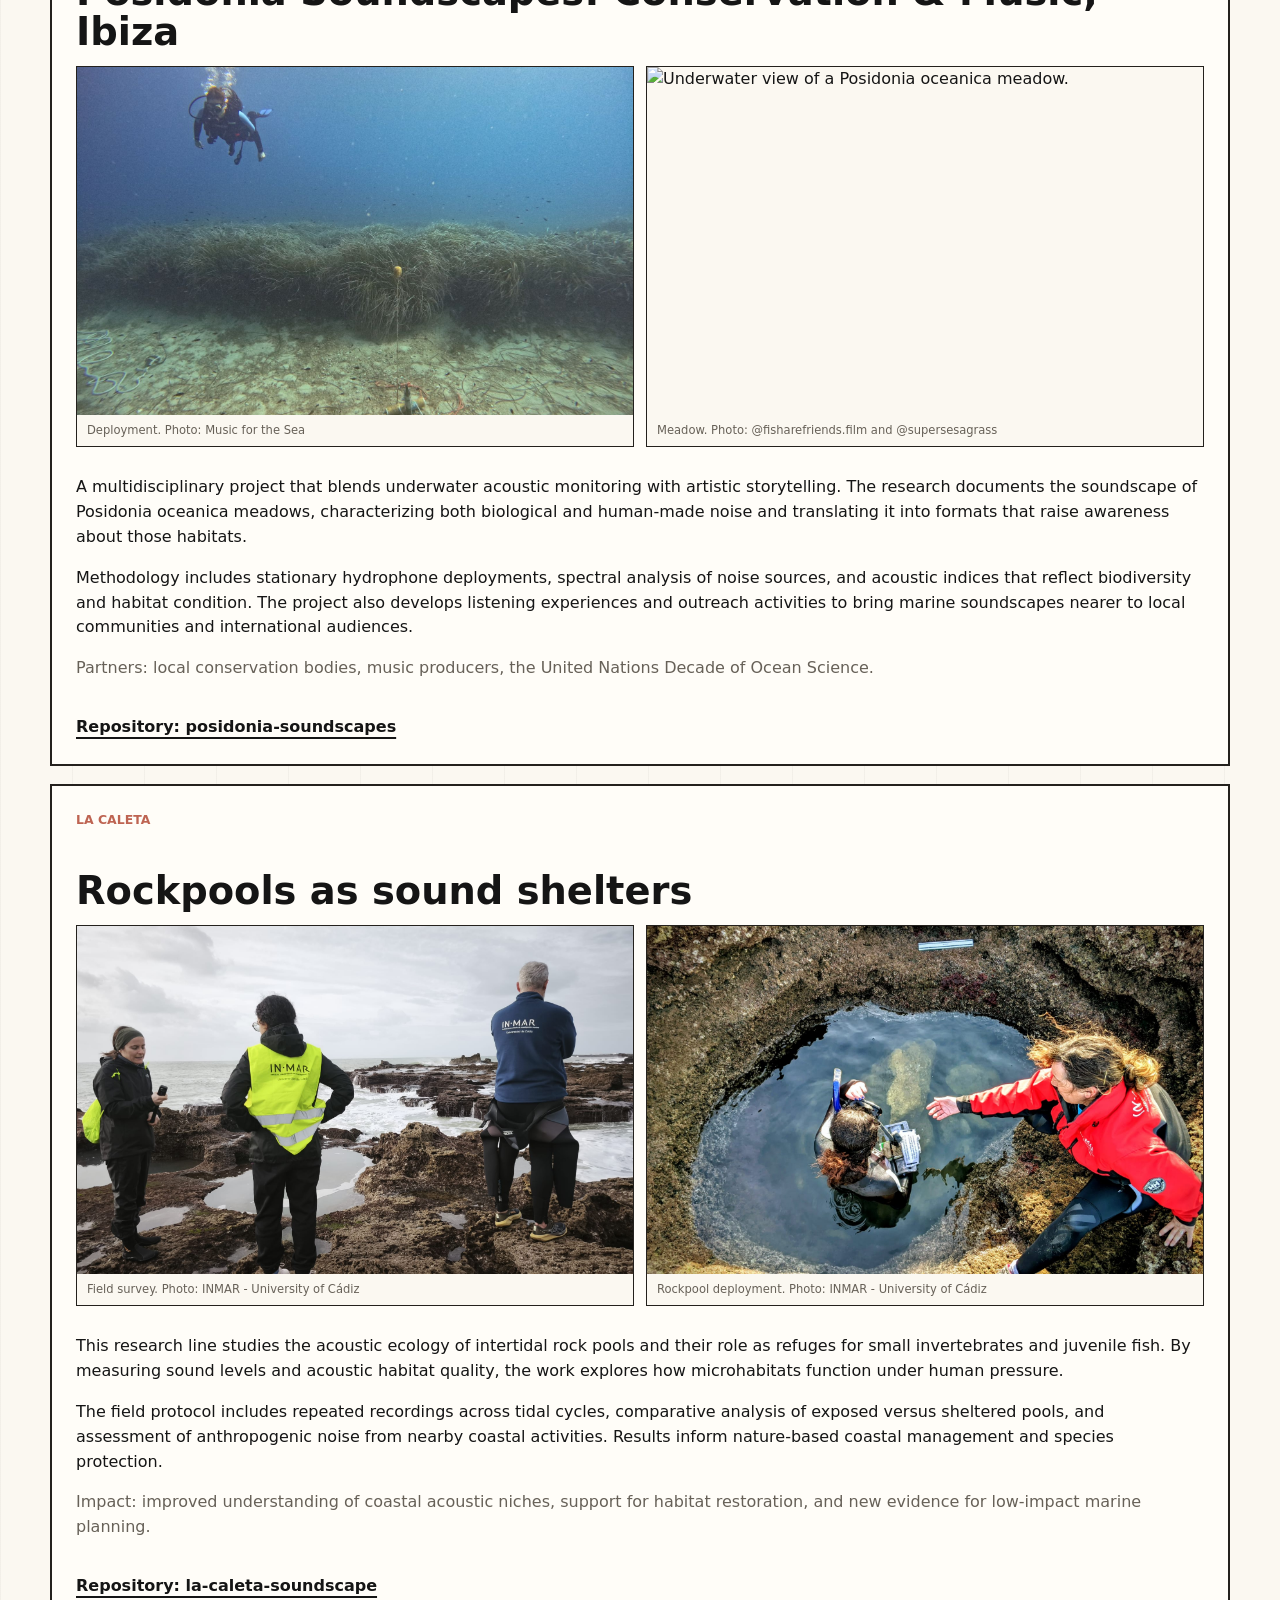
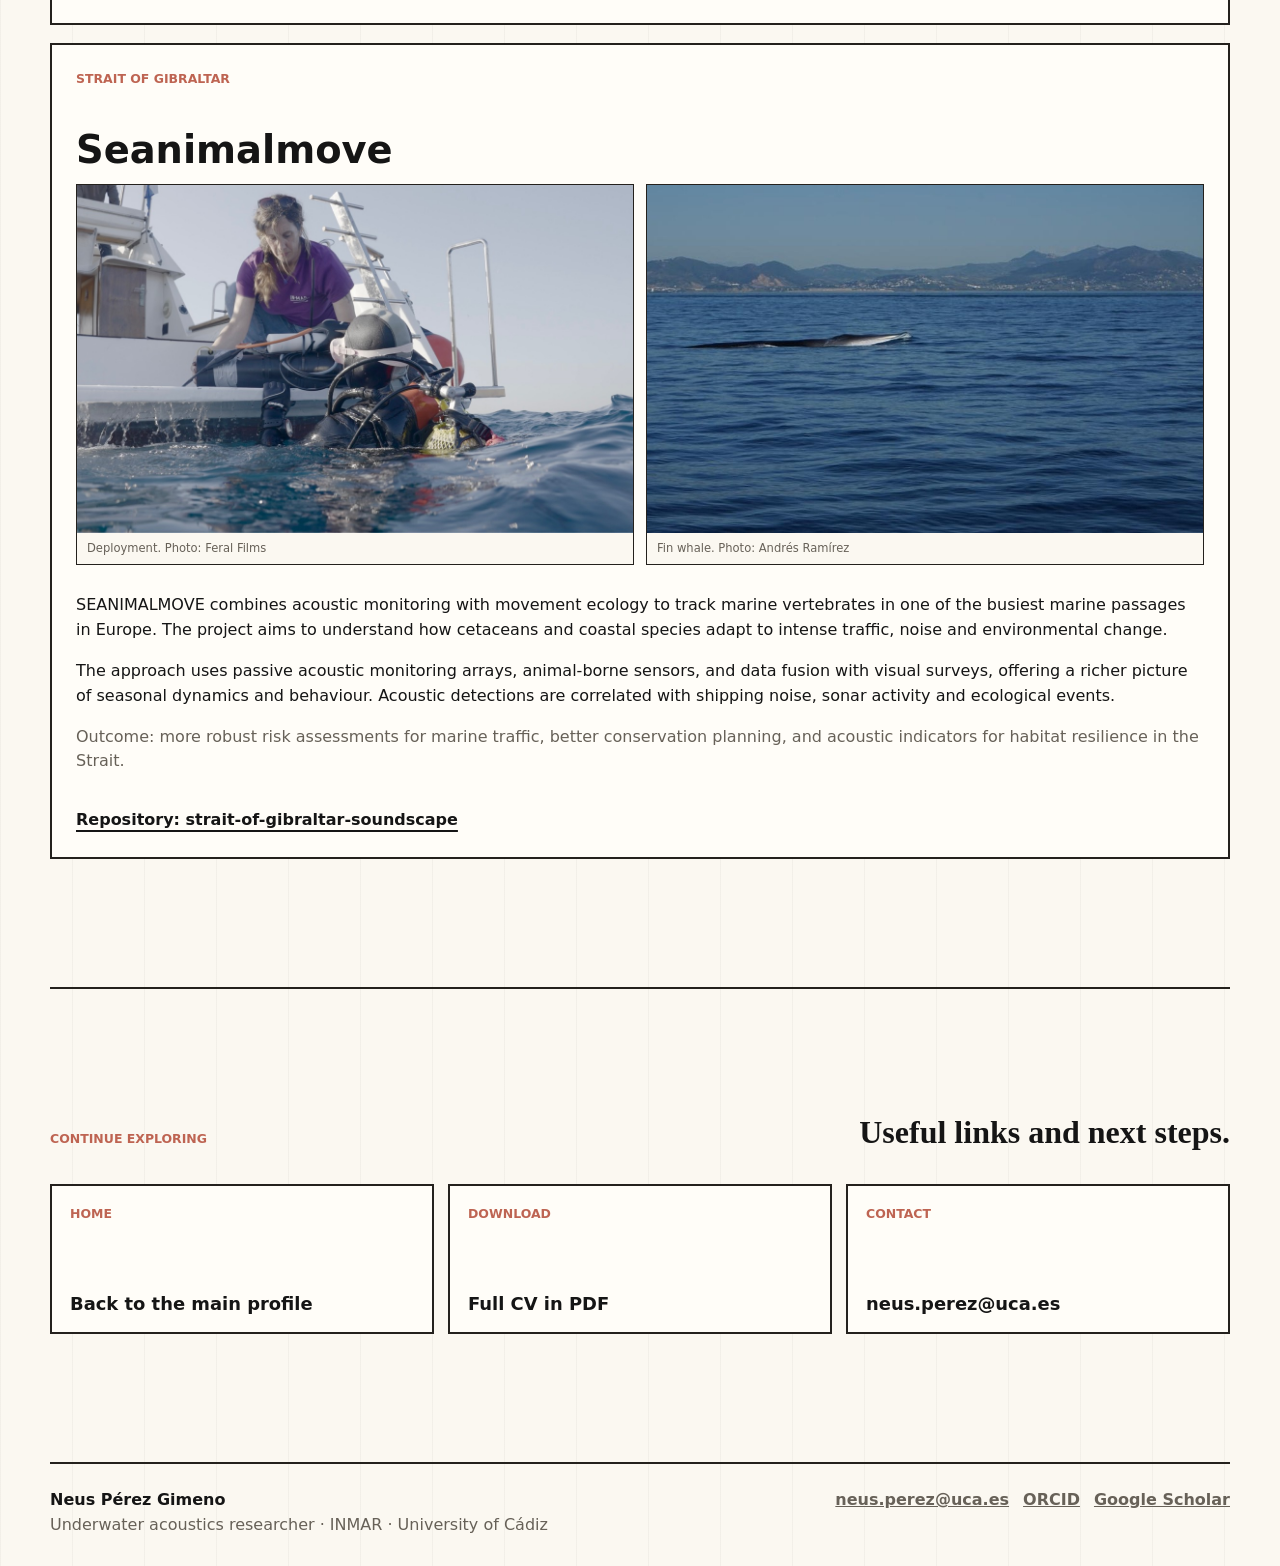
==== commit ab90580c: "Add credited project photography" ====
--- a/projects.html
+++ b/projects.html
@@ -34,7 +34,8 @@
           </div>
         </div>
         <figure class="hero-media">
-          <img src="assets/hero-soundscape.png" alt="Illustration of marine sound monitoring equipment and seagrass habitat.">
+          <img src="assets/00 Offshore field work.jpg" alt="INMAR researchers preparing equipment during offshore fieldwork.">
+          <figcaption class="media-credit">Photo: INMAR - University of Cádiz</figcaption>
         </figure>
       </section>
 
@@ -56,6 +57,16 @@
         <article class="project">
           <p class="project-label">Ibiza · Formentera</p>
           <h3>Posidonia Soundscapes: Conservation & Music, Ibiza</h3>
+          <div class="project-gallery">
+            <figure>
+              <img loading="lazy" src="assets/01 Deployment Posidonia.jpeg" alt="Diver deploying acoustic monitoring equipment beside a Posidonia oceanica meadow.">
+              <figcaption>Deployment. Photo: Music for the Sea</figcaption>
+            </figure>
+            <figure>
+              <img loading="lazy" src="assets/01 Posidonia Soundscape 013.jpg" alt="Underwater view of a Posidonia oceanica meadow.">
+              <figcaption>Meadow. Photo: @fisharefriends.film and @supersesagrass</figcaption>
+            </figure>
+          </div>
           <p>
             A multidisciplinary project that blends underwater acoustic monitoring with artistic
             storytelling. The research documents the soundscape of Posidonia oceanica meadows,
@@ -79,6 +90,16 @@
         <article class="project">
           <p class="project-label">La Caleta</p>
           <h3>Rockpools as sound shelters</h3>
+          <div class="project-gallery">
+            <figure>
+              <img loading="lazy" src="assets/02 Rockpools field work 01.jpeg" alt="INMAR researchers surveying intertidal rockpools at La Caleta.">
+              <figcaption>Field survey. Photo: INMAR - University of Cádiz</figcaption>
+            </figure>
+            <figure>
+              <img loading="lazy" src="assets/02 Rockpools field work 02.jpeg" alt="Researchers deploying acoustic monitoring equipment inside a rockpool.">
+              <figcaption>Rockpool deployment. Photo: INMAR - University of Cádiz</figcaption>
+            </figure>
+          </div>
           <p>
             This research line studies the acoustic ecology of intertidal rock pools and their role
             as refuges for small invertebrates and juvenile fish. By measuring sound levels and
@@ -101,6 +122,16 @@
         <article class="project">
           <p class="project-label">Strait of Gibraltar</p>
           <h3>Seanimalmove</h3>
+          <div class="project-gallery">
+            <figure>
+              <img loading="lazy" src="assets/03 Deployment in The Strait 01.jpeg" alt="Researcher supporting a diver during an acoustic equipment deployment in the Strait of Gibraltar.">
+              <figcaption>Deployment. Photo: Feral Films</figcaption>
+            </figure>
+            <figure>
+              <img loading="lazy" src="assets/03 Fin whale in the Strait Gibraltar_Foto Andrés Ramírez.jpg" alt="Fin whale surfacing in the Strait of Gibraltar.">
+              <figcaption>Fin whale. Photo: Andrés Ramírez</figcaption>
+            </figure>
+          </div>
           <p>
             SEANIMALMOVE combines acoustic monitoring with movement ecology to track marine vertebrates
             in one of the busiest marine passages in Europe. The project aims to understand how
--- a/styles.css
+++ b/styles.css
@@ -180,6 +180,16 @@
   object-fit: cover;
 }
 
+.media-credit,
+.project-media figcaption,
+.project-gallery figcaption {
+  margin: 0;
+  padding: 8px 10px;
+  color: var(--muted);
+  font-size: 0.72rem;
+  line-height: 1.35;
+}
+
 .section-grid,
 .cv-section,
 .projects,
@@ -285,6 +295,42 @@
   font-size: clamp(2rem, 3vw, 3rem);
 }
 
+.project-media {
+  margin: 20px -24px 0;
+  border-top: 2px solid var(--line);
+  border-bottom: 2px solid var(--line);
+}
+
+.project-media img,
+.project-gallery img {
+  display: block;
+  width: 100%;
+  aspect-ratio: 16 / 10;
+  object-fit: cover;
+}
+
+.project-media + h3 {
+  margin-top: 24px;
+}
+
+.project-gallery {
+  display: grid;
+  grid-template-columns: repeat(2, minmax(0, 1fr));
+  gap: 12px;
+  margin: 0 0 28px;
+}
+
+.project-gallery figure {
+  margin: 0;
+  overflow: hidden;
+  border: 1.5px solid var(--line);
+  background: var(--paper);
+}
+
+.projects > .project + .project {
+  margin-top: 18px;
+}
+
 .project > p:last-of-type {
   color: var(--muted);
 }
@@ -364,6 +410,7 @@
   .hero,
   .section-grid,
   .project-list,
+  .project-gallery,
   .links-grid {
     grid-template-columns: 1fr;
   }
